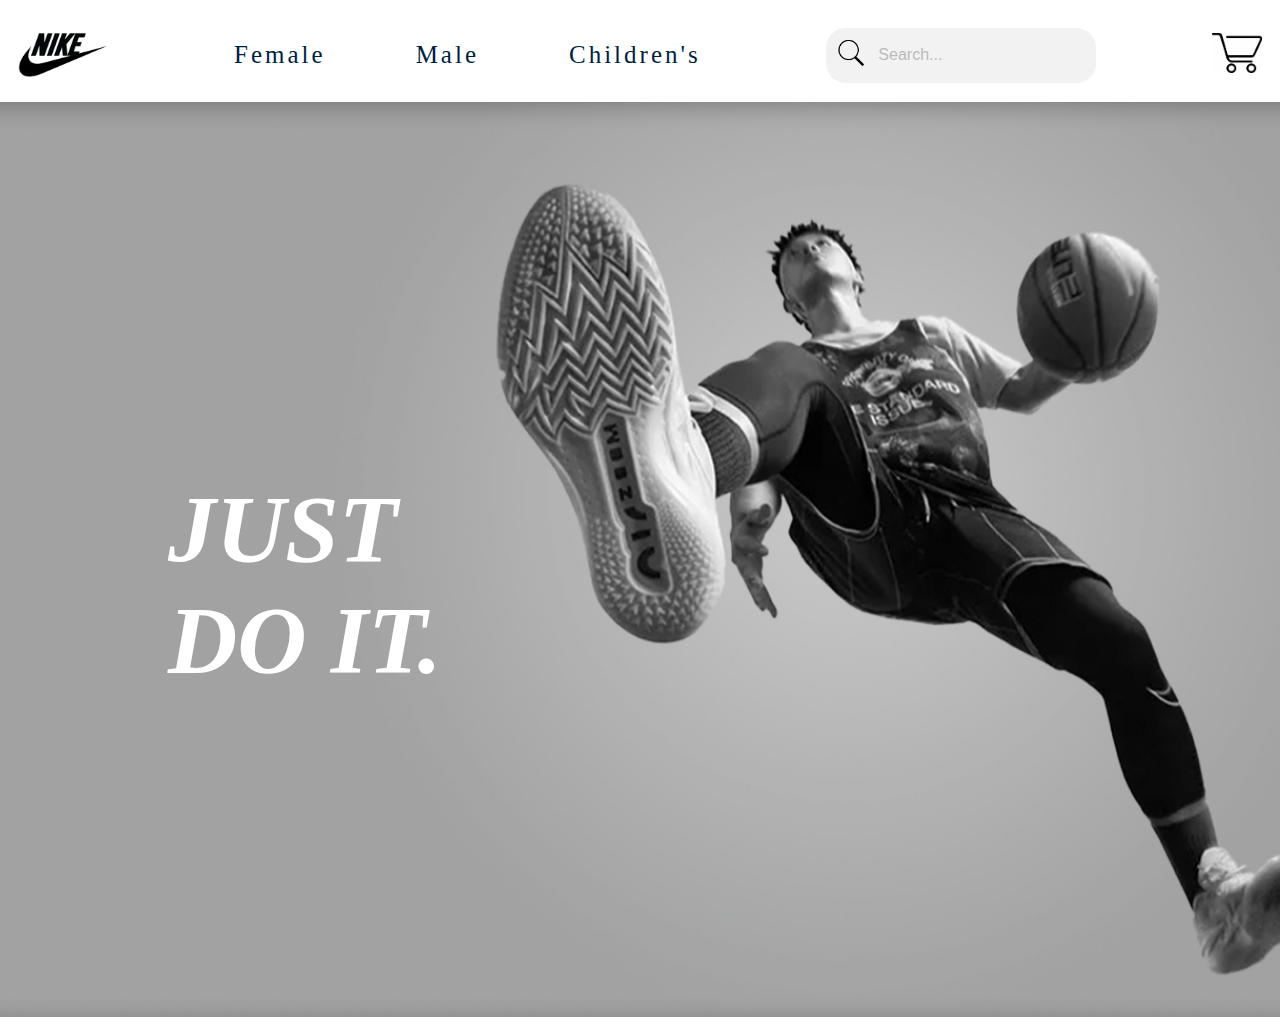
==== index.html @ dc4dd911 "4" ====
<!DOCTYPE html>
<html lang="en">
  <head>
    <meta charset="UTF-8">
    <meta name="viewport" content="width=device-width, initial-scale=1.0">
    <title> Мій сайт </title>
    <link rel="stylesheet" href="style.css">
  </head>
<body>
    <header>
      <div class="menu-header">
        <div class="logo-menu">
          <img src="images/nike.png">
        </div>

        <ul class="menu-elements">
          <li> <a href=""> Female </a>  </li>
          <li> <a href=""> Male </a>  </li>
          <li> <a href=""> Children's </a>  </li>
        </ul>

        <div class="search-box">
          <span class="search-icon"> <img src="images/search-ikon.png" width="30px" height="30px"> </span>
          <input type="text" placeholder="Search...">
        </div>

        <div class="shopping-cart-ikon">
          <a href=""> <img src="images/shopping-cart.jpg"> </a>
        </div>
      </div>
    </header>

    <main>
      <div class="big-foto">
        <img src="images/Just Do It.png" width="1515px" height="915px">
        <p>JUST <br> DO IT.</p>
      </div>
    </main>

    <footer>
        <!-- КОНТАКТНА ІНФОРМАЦІЯ -->
    </footer>
</body>
</html>
---- style.css ----
.menu-header {
    display: flex;
    justify-content: space-between;
    align-items: center;
    padding: 10px;
    background-color: white;
}

.logo-menu img {
    height: 70px;
    width: auto;
}

.menu-elements {
    list-style-type: none;
    margin: 0;
    padding: 0;
    display: flex;
    gap: 70px;

}

.menu-elements li {
    display: inline;
}

.menu-elements li a {
    text-decoration: none;
    color: #001F3F;
    font-family: 'Futura', Bold Condensed Oblique;
    font-weight: 300;
    letter-spacing: 3px;
    font-size: 25px;
    padding: 10px;
    transition: color 0.3s ease;

}

.menu-elements li a:hover {
    color: #007BFF;
}

.search-box {
    display: flex;
    align-items: center;
    background-color: #f2f2f2;
    border-radius: 20px;
    padding: 10px;
    width: 250px;
}

.search-icon {
    font-size: 18px;
    margin-right: 10px;
}

input[type="text"] {
    border: none;
    background-color: transparent;
    outline: none;
    width: 100%;
    font-size: 16px;
    color: #333;
}

input[type="text"]::placeholder {
    color: #bbb;
}

.shopping-cart-ikon a img{
    width: 50px;
    height: auto;
}

.big-foto {
    display: flex;
    justify-content: center;
    position: relative;
}

.big-foto p {
    position: absolute;
    color: white;
    left: 160px;
    top: 276px;
    font-family: 'Futura';
    font-style: italic;
    font-weight: 700;
    font-size: 96px;
}
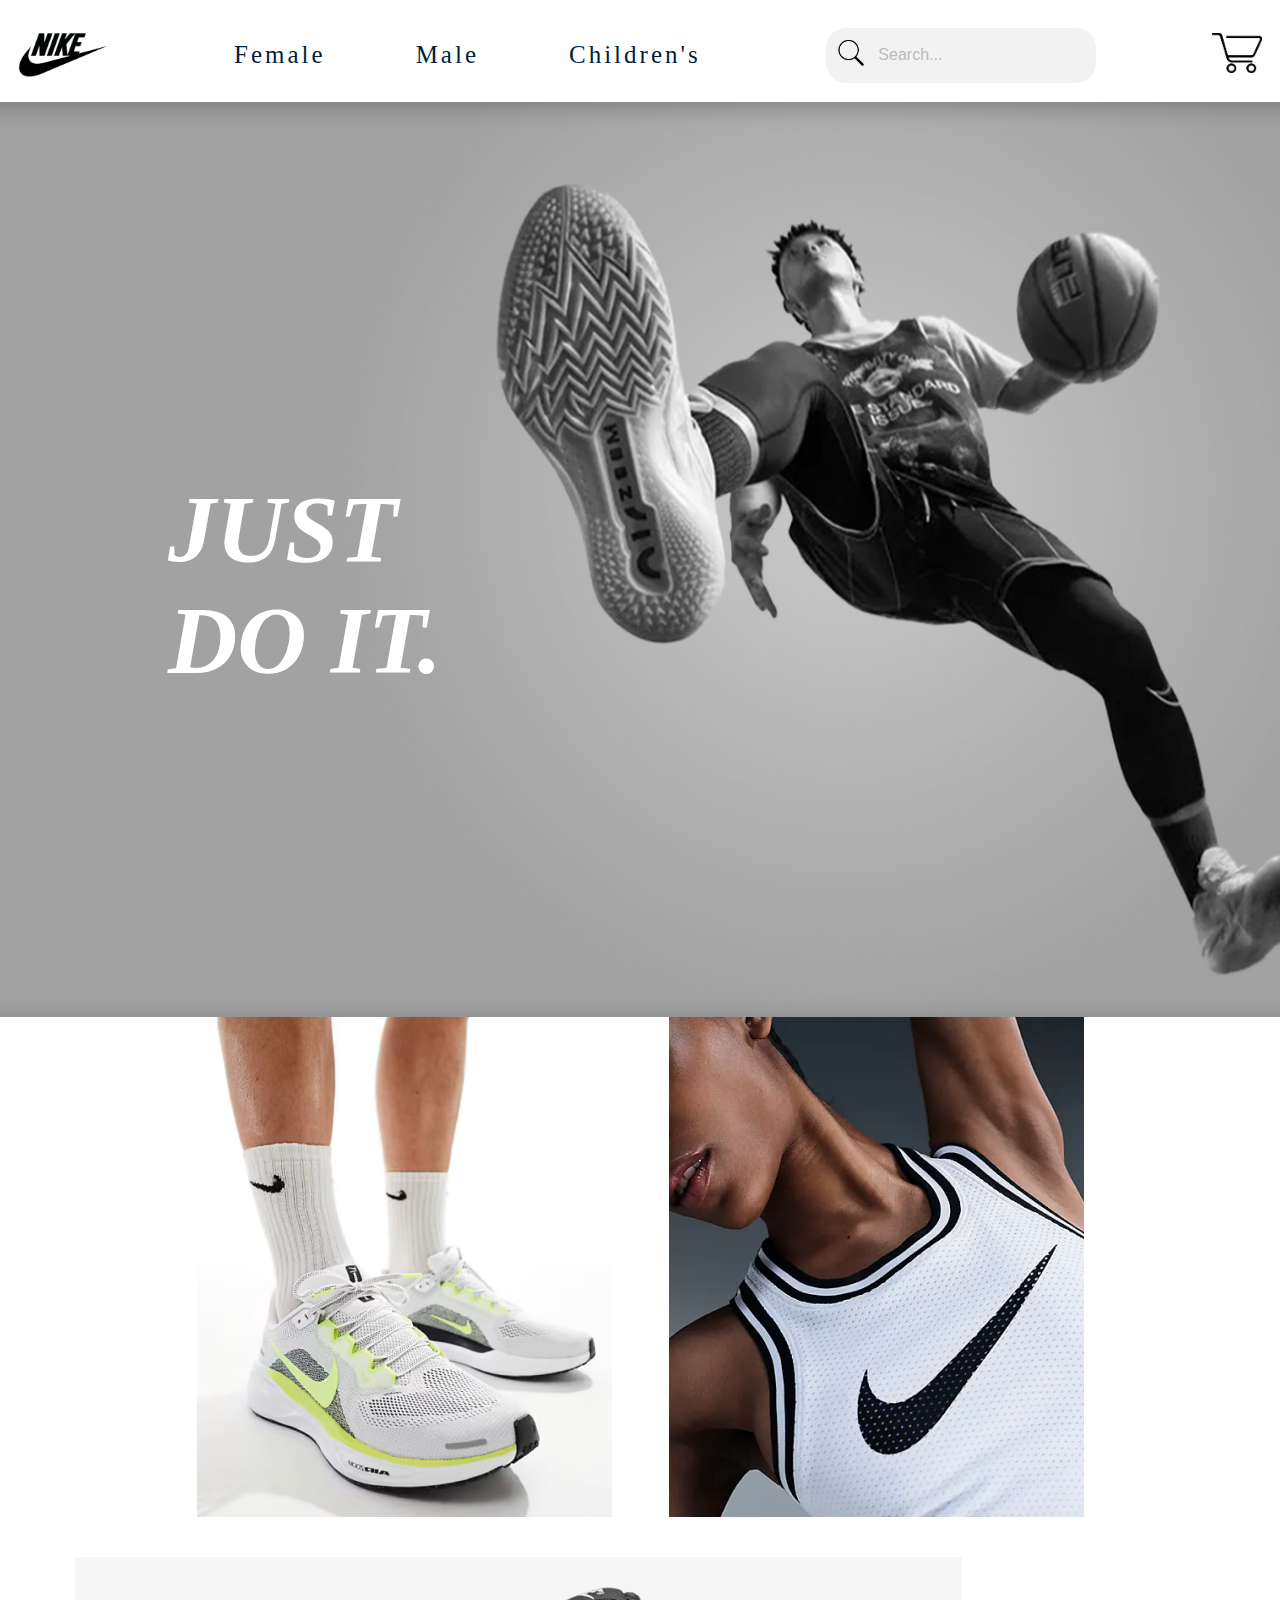
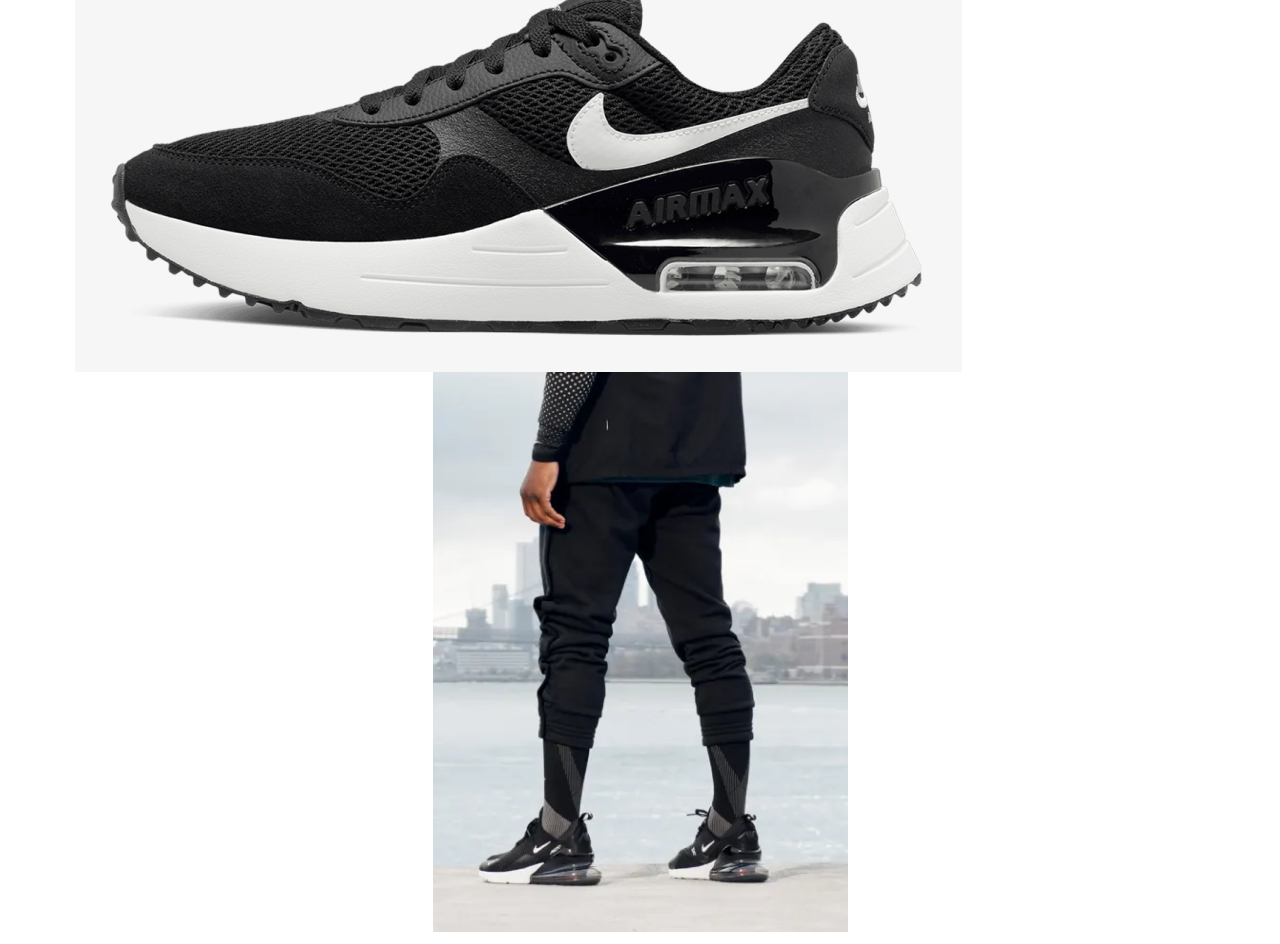
==== commit d60865af: "5" ====
--- a/index.html
+++ b/index.html
@@ -35,6 +35,13 @@
         <img src="images/Just Do It.png" width="1515px" height="915px">
         <p>JUST <br> DO IT.</p>
       </div>
+      
+      <div class="pictures">
+        <div class="running-shoes"> <img src="images/shoes.png"> </div>
+        <div class="women-clothing"> <img src="images/women.png"> </div>
+        <div class="nike-style"> <img src="images/nike-style.png"> </div>
+        <div class="air-max"> <img src="images/air_max.png"> </div>
+      </div>
     </main>
 
     <footer>
--- a/style.css
+++ b/style.css
@@ -89,3 +89,18 @@
     font-size: 96px;
 }
 
+.pictures {
+    position: relative;
+    display: flex;
+    flex-wrap: wrap;
+    justify-content: center;
+    gap: 57px;
+}
+
+.air-max {
+    position: absolute;
+    top: 540px;
+    left: 67px;
+    z-index: 1;
+
+}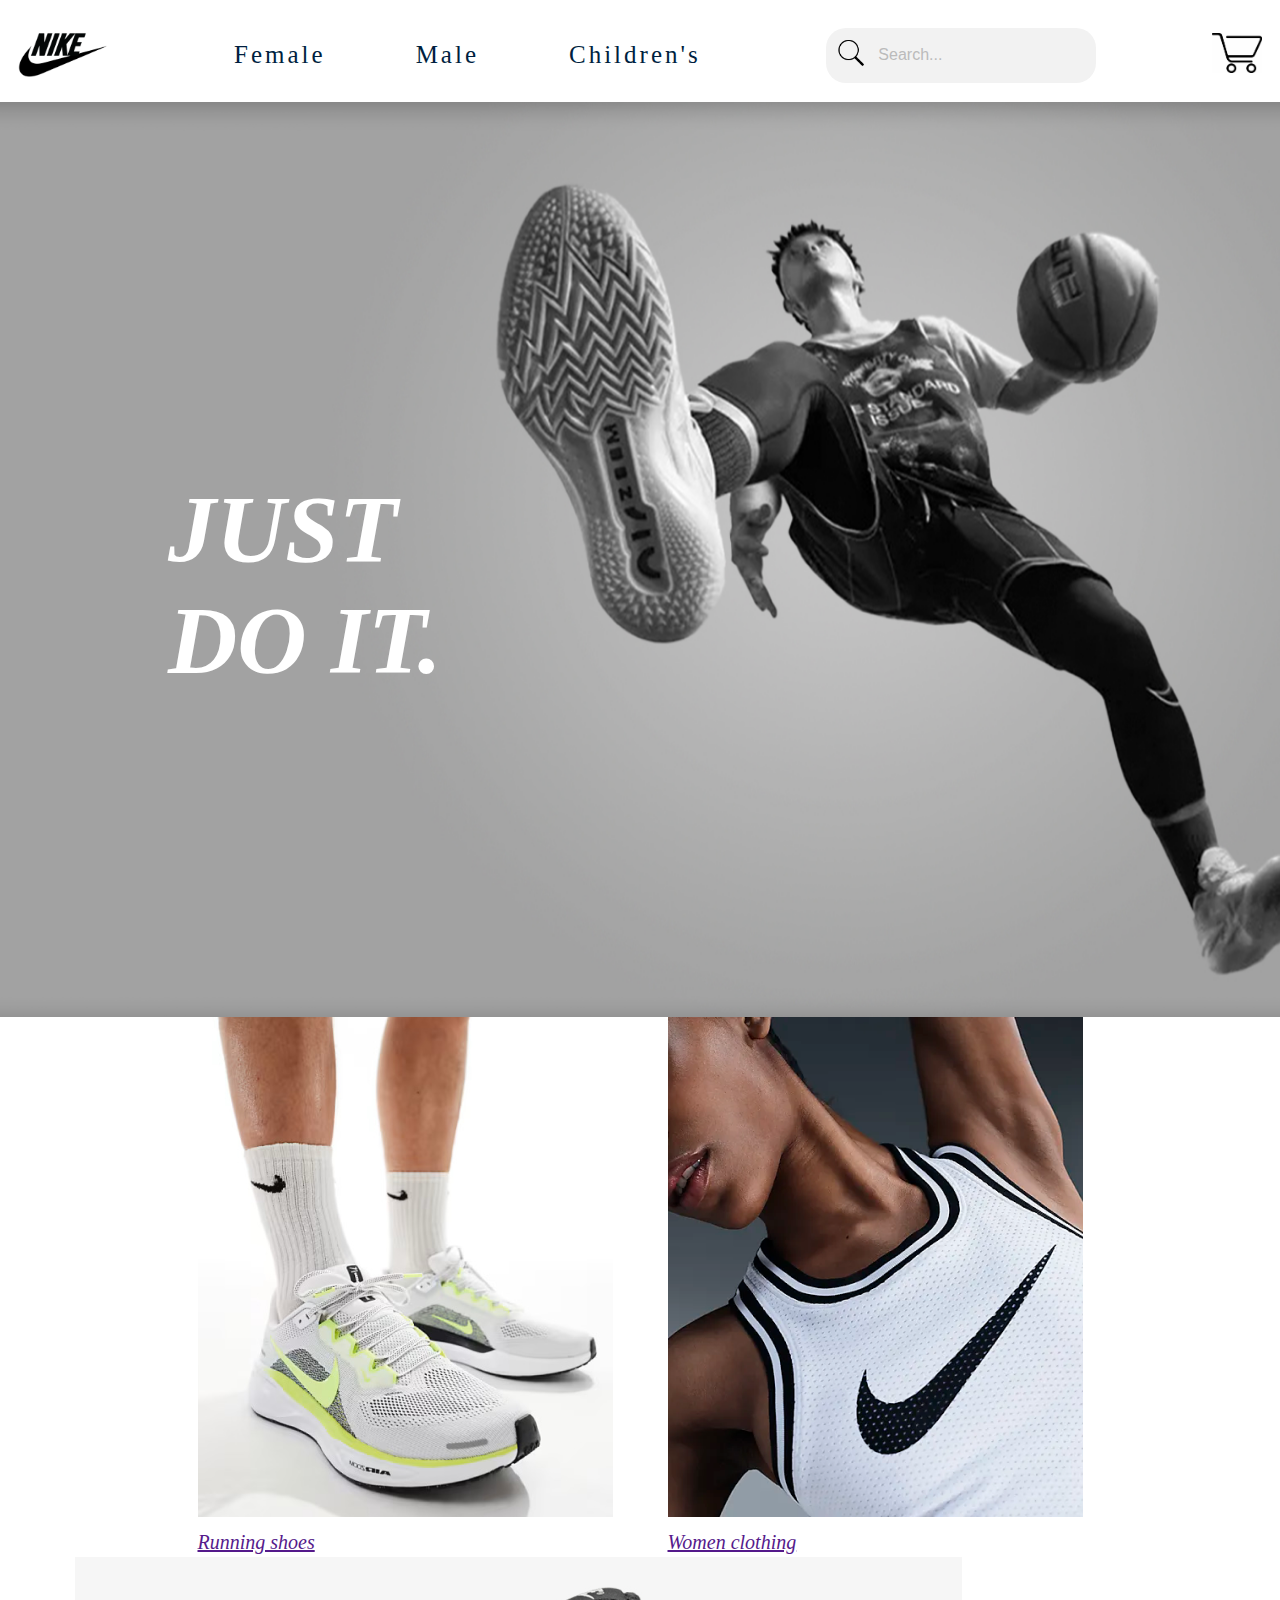
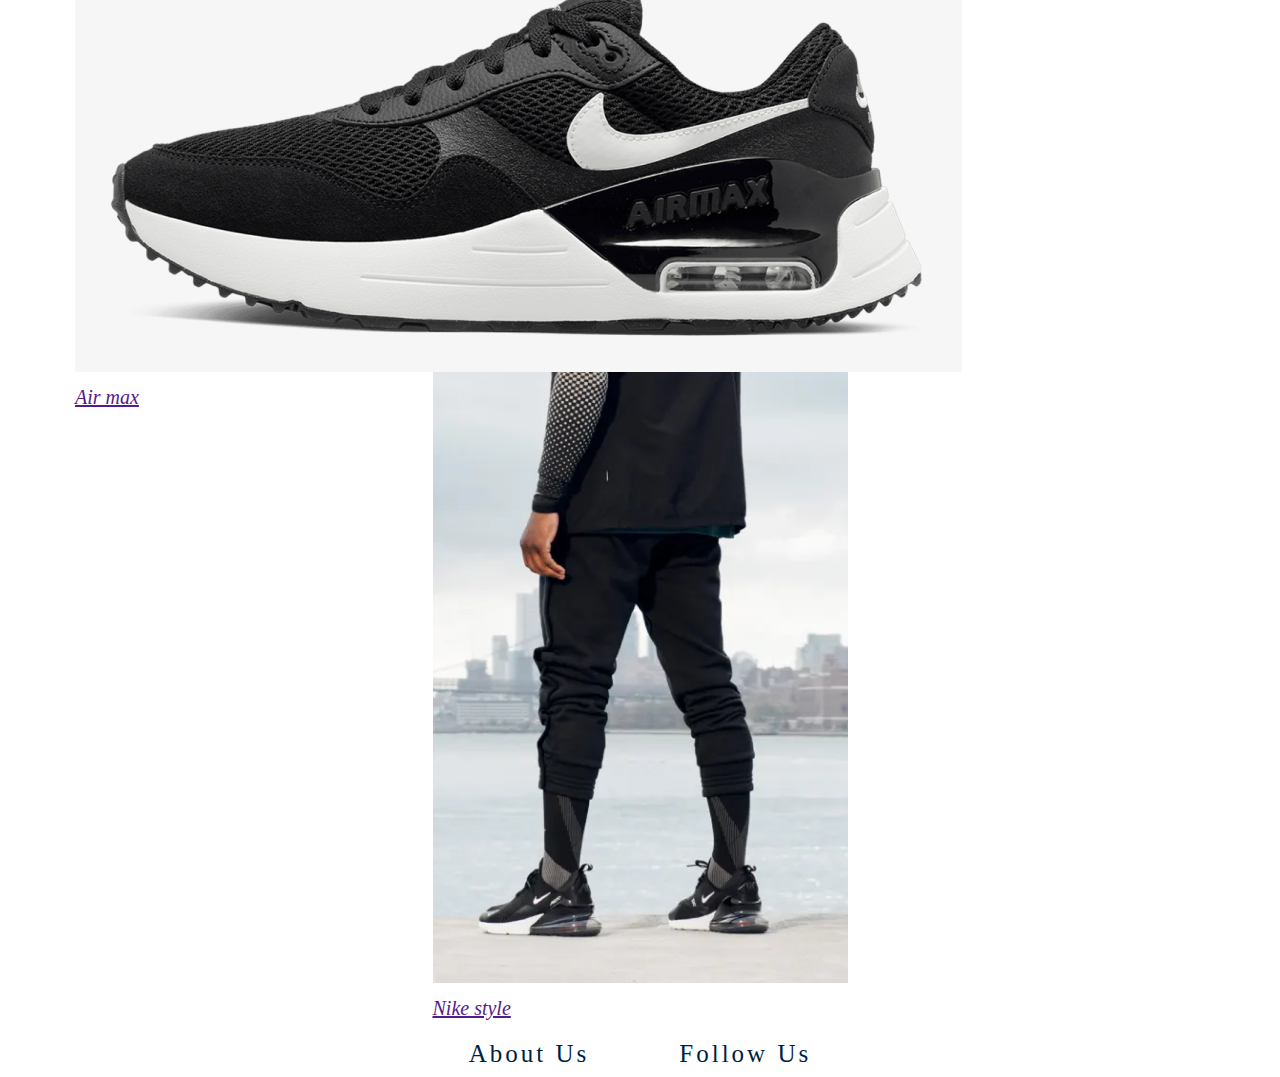
==== commit a543fcce: "6" ====
--- a/index.html
+++ b/index.html
@@ -37,14 +37,40 @@
       </div>
       
       <div class="pictures">
-        <div class="running-shoes"> <img src="images/shoes.png"> </div>
-        <div class="women-clothing"> <img src="images/women.png"> </div>
-        <div class="nike-style"> <img src="images/nike-style.png"> </div>
-        <div class="air-max"> <img src="images/air_max.png"> </div>
+        <div class="running-shoes">
+          <a href="">
+            <img src="images/shoes.png"> 
+            <p> Running shoes</p>
+          </a>
+        </div>
+        <div class="women-clothing"> 
+          <a href="">
+            <img src="images/women.png"> 
+            <p>Women clothing</p> 
+          </a>
+        </div>
+        <div class="nike-style"> 
+          <a href="">
+            <img src="images/nike-style.png"> 
+            <p>Nike style</p> 
+          </a>
+        </div>
+        <div class="air-max"> 
+          <a href="">
+            <img src="images/air_max.png"> 
+            <p>Air max</p>
+          </a>
+        </div>
       </div>
     </main>
 
     <footer>
+      <div class="footer-menu">
+        <ul class="footer-elements">
+          <li> <a href=""> About Us </a>  </li>
+          <li> <a href=""> Follow Us </a>  </li>
+        </ul>
+      </div>
         <!-- КОНТАКТНА ІНФОРМАЦІЯ -->
     </footer>
 </body>
--- a/style.css
+++ b/style.css
@@ -94,7 +94,26 @@
     display: flex;
     flex-wrap: wrap;
     justify-content: center;
-    gap: 57px;
+    gap: 55px;
+    transition: transform 0.3s ease;
+}
+
+.picture div{
+    text-align: center;
+}
+
+.picture a {
+    text-decoration: none;
+    display: block;
+    color: inherit;
+}
+
+.pictures p {
+    margin-top: 10px;
+    font-size: 20px;
+    text-decoration: none;
+    font-family: 'Futura';
+    font-style: italic;
 }
 
 .air-max {
@@ -103,4 +122,57 @@
     left: 67px;
     z-index: 1;
 
-}+}
+.footer {
+position: relative;
+align-items: center;
+align-content: center;
+display: flex;
+width: 100%;
+height: 85px;
+left: 0px;
+top: 1963px;;
+margin-top: 20px;
+background: #FFFFFF;
+
+}
+.footer-logo{
+width: 98px;
+height: 35px;
+left: 60px;
+margin-top: 20px;
+background: url(Logo_NIKE.svg);
+
+}
+.footer-elements {
+    display: flex;
+    justify-content: center;
+    align-items: center;
+    list-style-type: none;
+    margin: 0;
+    padding: 0;
+    display: flex;
+    gap: 70px;
+
+}
+
+.footer-elements li {
+    text-align: center;
+    display: inline;
+}
+
+.footer-elements li a {
+    text-decoration: none;
+    color: #001F3F;
+    font-family: 'Futura', Bold Condensed Oblique;
+    font-weight: 300;
+    letter-spacing: 3px;
+    font-size: 25px;
+    padding: 10px;
+    transition: color 0.3s ease;
+
+}
+
+.footer-elements li a:hover {
+    color: #007BFF;
+}
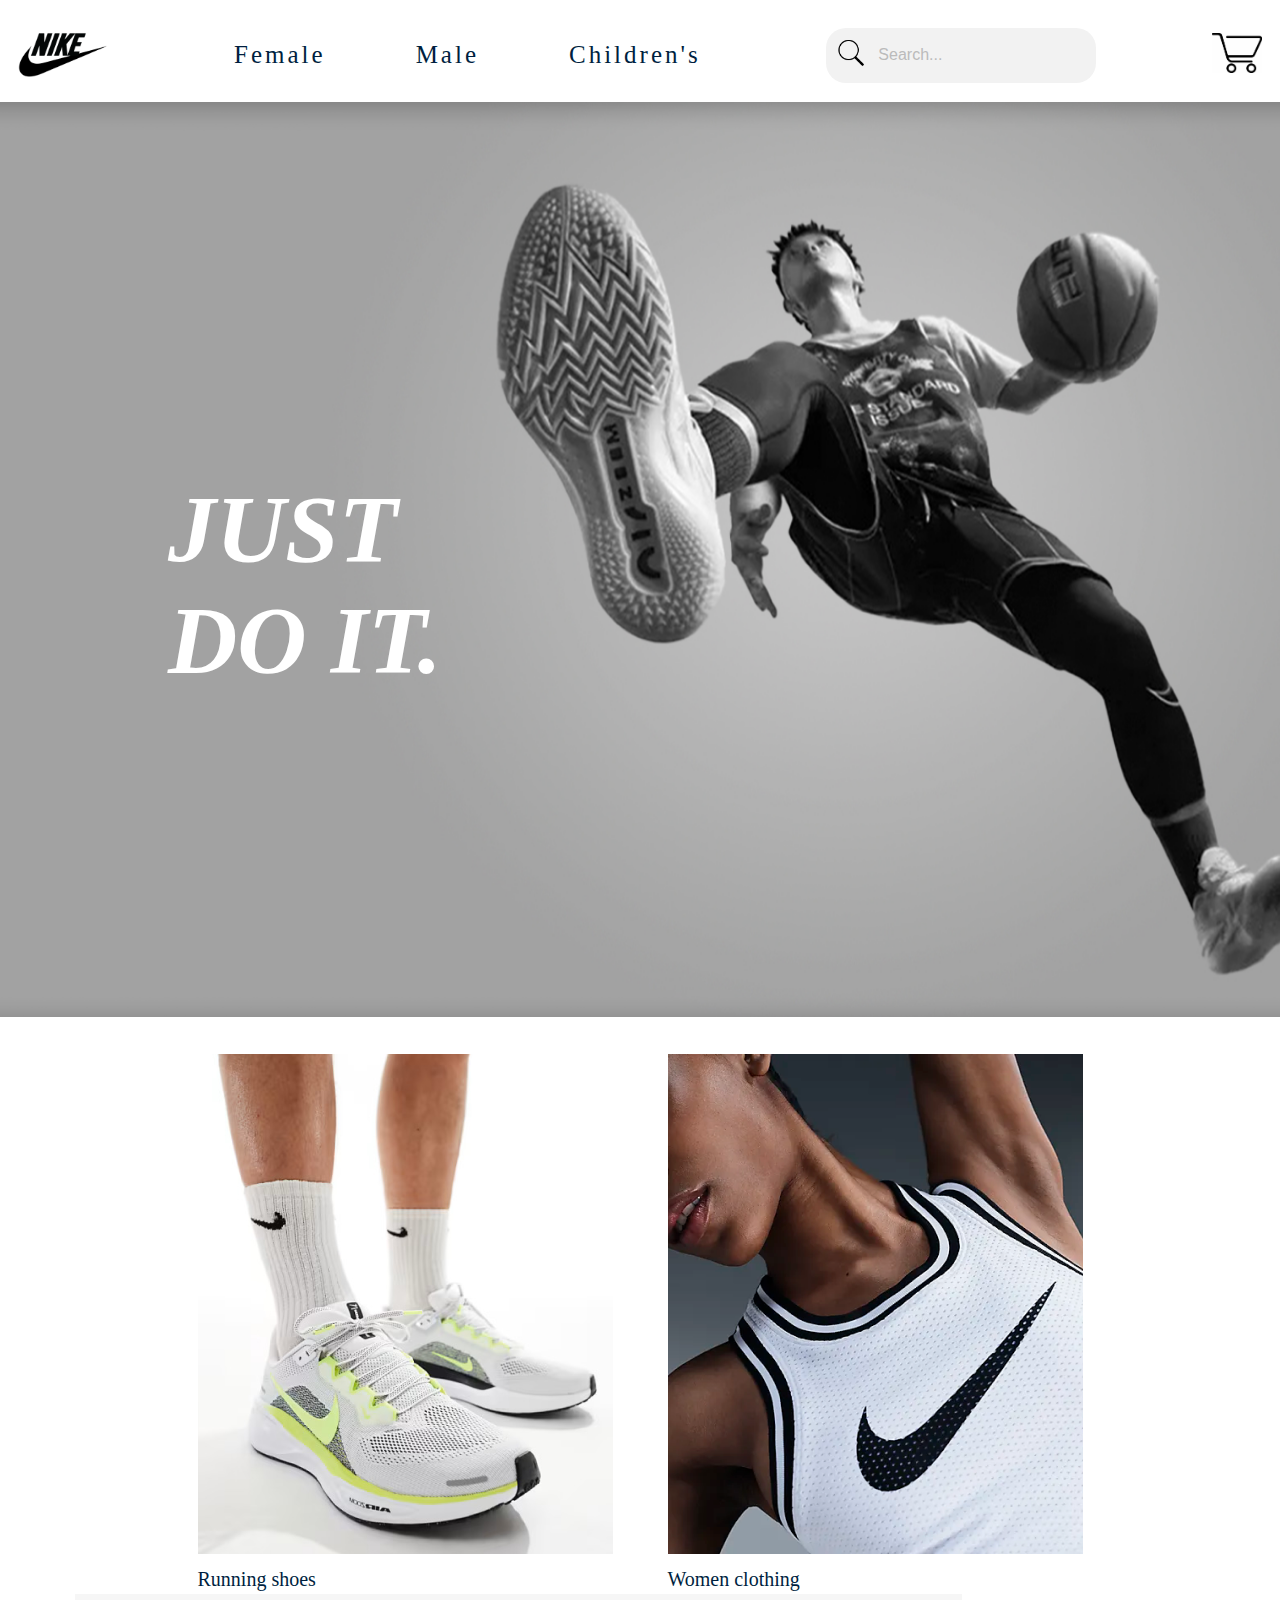
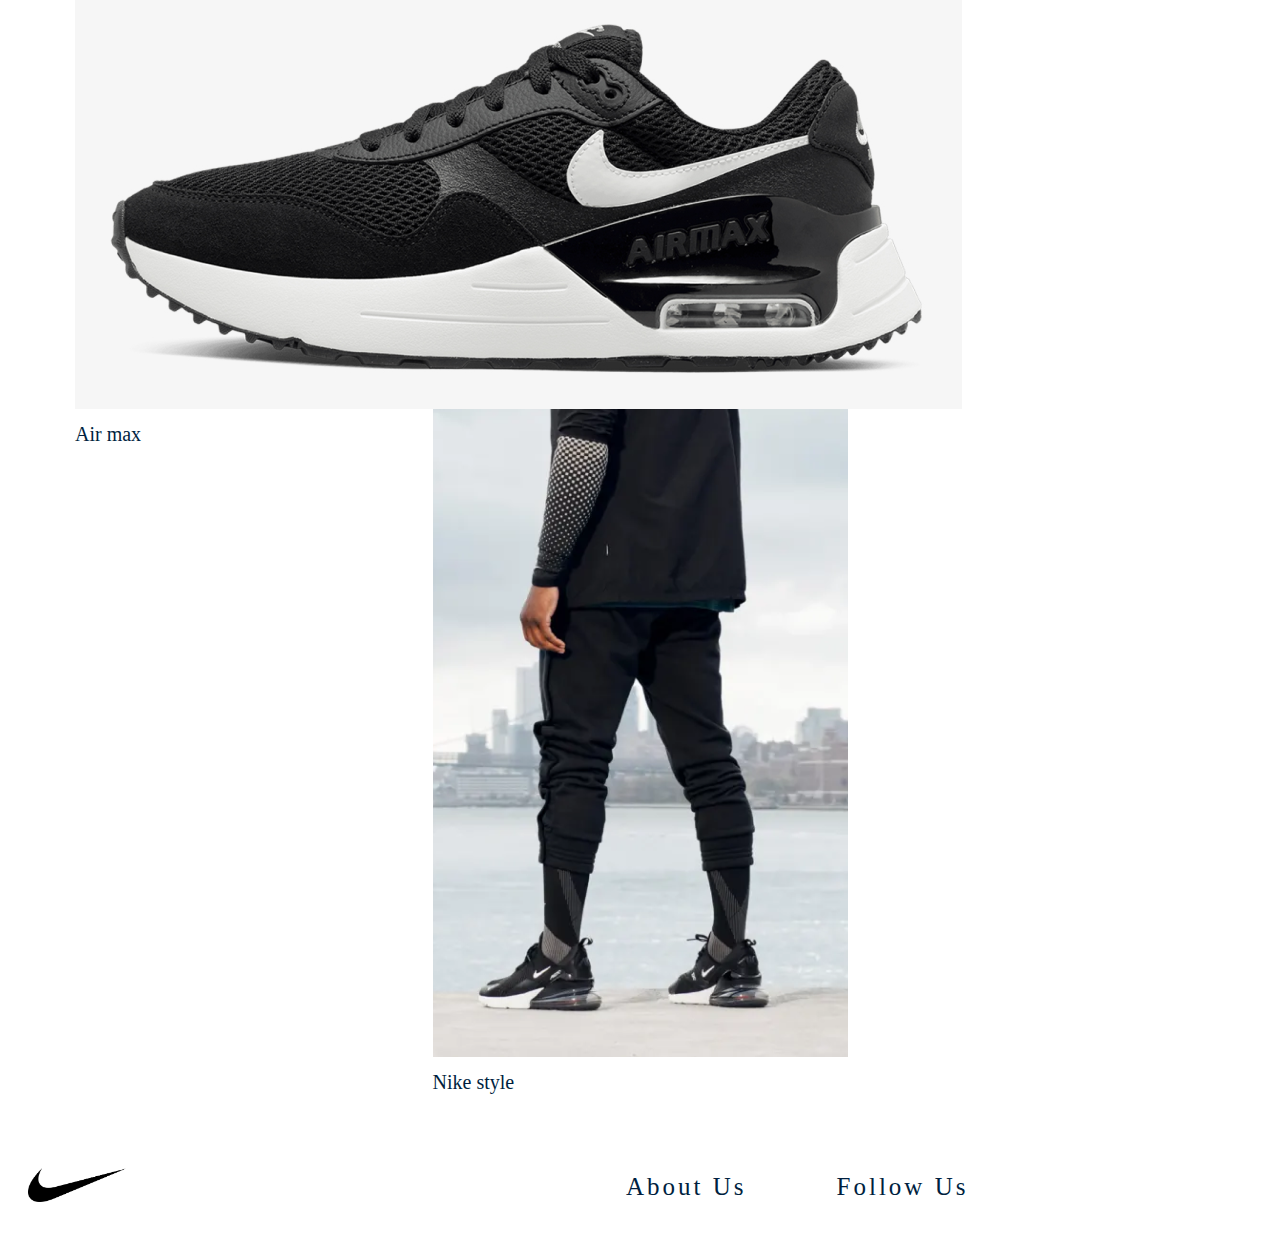
==== commit 0d246896: "8" ====
--- a/index.html
+++ b/index.html
@@ -66,6 +66,9 @@
 
     <footer>
       <div class="footer-menu">
+        <div class="footer-logo">
+          <img src="images/Nike footer.png" width = "98px" height = "auto">
+        </div>
         <ul class="footer-elements">
           <li> <a href=""> About Us </a>  </li>
           <li> <a href=""> Follow Us </a>  </li>
--- a/style.css
+++ b/style.css
@@ -87,6 +87,7 @@
     font-style: italic;
     font-weight: 700;
     font-size: 96px;
+    cursor: default;
 }
 
 .pictures {
@@ -98,23 +99,31 @@
     transition: transform 0.3s ease;
 }
 
-.picture div{
+.pictures div{
     text-align: center;
+    padding-top: 37px;
 }
 
-.picture a {
+.pictures a {
     text-decoration: none;
     display: block;
-    color: inherit;
+    color: #001F3F;
 }
 
 .pictures p {
     margin-top: 10px;
     font-size: 20px;
     text-decoration: none;
-    font-family: 'Futura';
-    font-style: italic;
+    font-family: 'Futura', Bold Condensed Oblique;
+    transition: color 0.3s ease;
+    display: flex;
+    justify-content: flex-start;
 }
+
+.pictures a:hover {
+    color: #007BFF;
+}
+
 
 .air-max {
     position: absolute;
@@ -123,25 +132,18 @@
     z-index: 1;
 
 }
-.footer {
+
+.footer-menu {
 position: relative;
 align-items: center;
 align-content: center;
 display: flex;
-width: 100%;
-height: 85px;
-left: 0px;
-top: 1963px;;
 margin-top: 20px;
 background: #FFFFFF;
 
 }
 .footer-logo{
-width: 98px;
-height: 35px;
-left: 60px;
-margin-top: 20px;
-background: url(Logo_NIKE.svg);
+    margin-left: 20px;
 
 }
 .footer-elements {
@@ -149,16 +151,16 @@
     justify-content: center;
     align-items: center;
     list-style-type: none;
-    margin: 0;
-    padding: 0;
-    display: flex;
     gap: 70px;
+    margin-left: 450px;
 
 }
 
 .footer-elements li {
     text-align: center;
     display: inline;
+    padding-top: 23px;
+    padding-bottom: 23px;
 }
 
 .footer-elements li a {
@@ -170,7 +172,6 @@
     font-size: 25px;
     padding: 10px;
     transition: color 0.3s ease;
-
 }
 
 .footer-elements li a:hover {
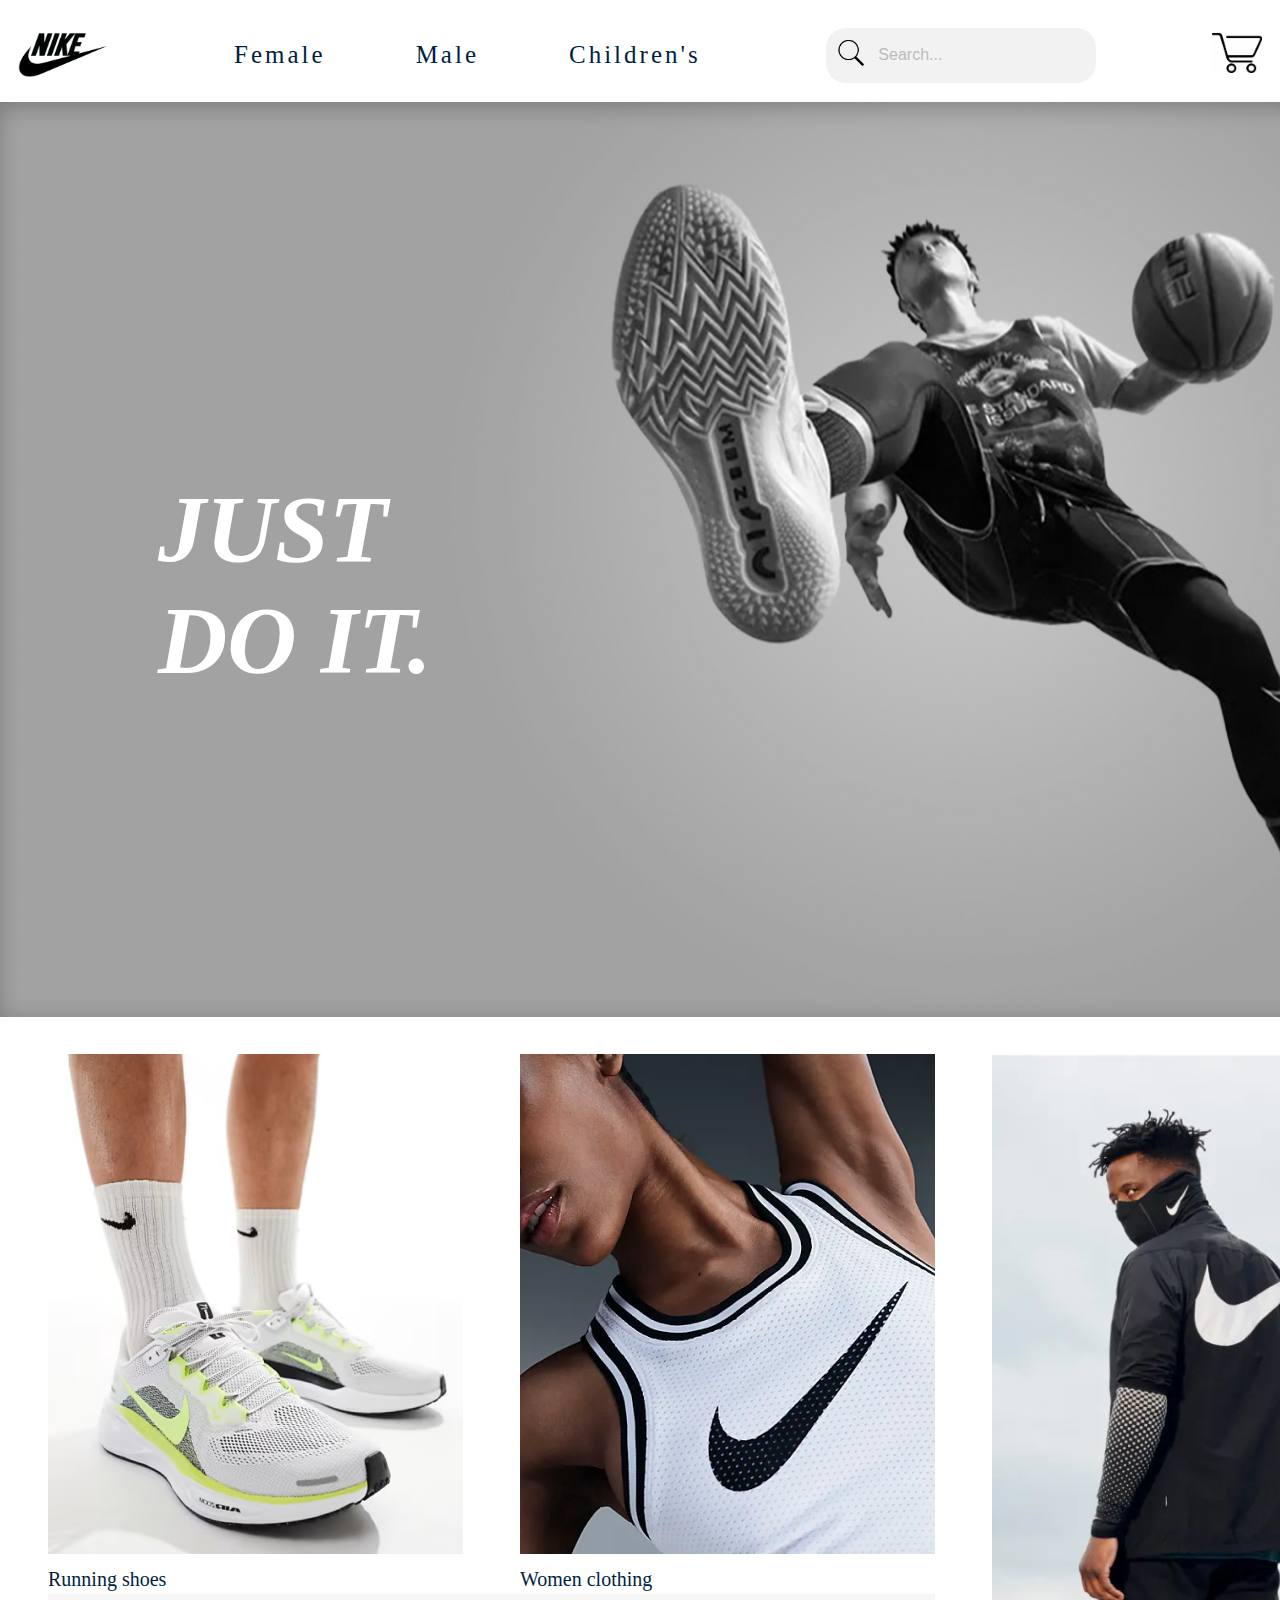
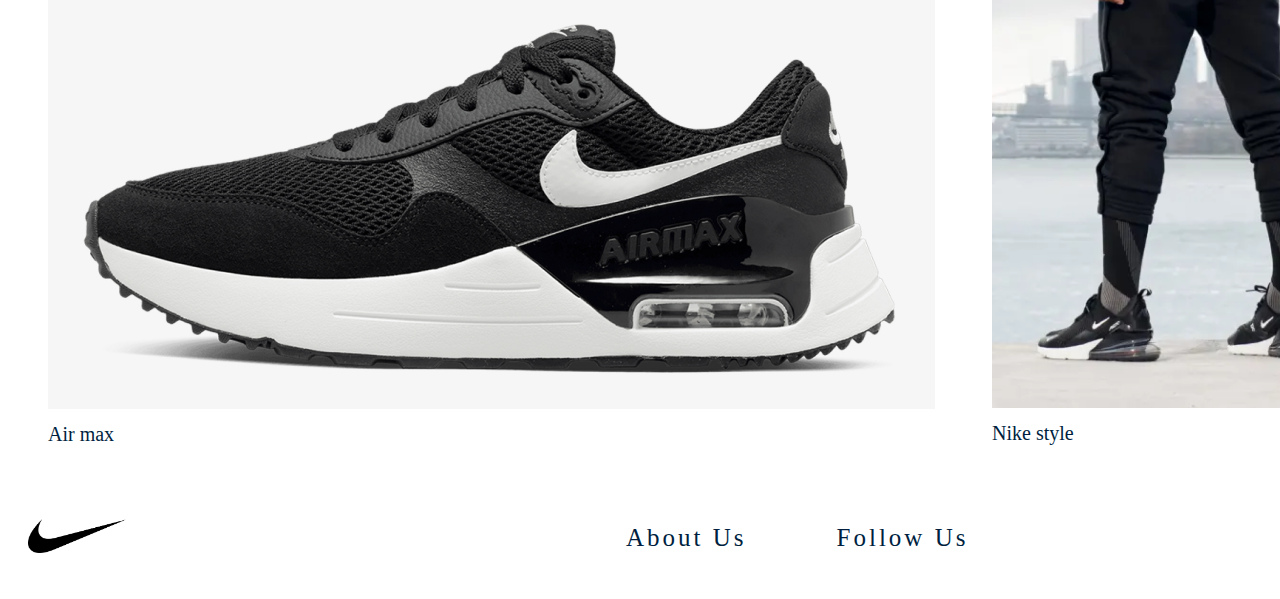
==== commit 25072050: "10" ====
--- a/index.html
+++ b/index.html
@@ -15,7 +15,7 @@
 
         <ul class="menu-elements">
           <li> <a href=""> Female </a>  </li>
-          <li> <a href=""> Male </a>  </li>
+          <li> <a href="men.html"> Male </a>  </li>
           <li> <a href=""> Children's </a>  </li>
         </ul>
 
--- a/style.css
+++ b/style.css
@@ -72,10 +72,16 @@
     height: auto;
 }
 
+
+main {
+    display: inline-block;
+}
+
 .big-foto {
     display: flex;
     justify-content: center;
     position: relative;
+    margin-left: -10px;
 }
 
 .big-foto p {
@@ -94,8 +100,8 @@
     position: relative;
     display: flex;
     flex-wrap: wrap;
-    justify-content: center;
-    gap: 55px;
+    padding-left: 40px;
+    gap: 57px;
     transition: transform 0.3s ease;
 }
 
@@ -128,18 +134,18 @@
 .air-max {
     position: absolute;
     top: 540px;
-    left: 67px;
+    left: 40px;
     z-index: 1;
 
 }
 
 .footer-menu {
-position: relative;
-align-items: center;
-align-content: center;
-display: flex;
-margin-top: 20px;
-background: #FFFFFF;
+    position: relative;
+    align-items: center;
+    align-content: center;
+    display: flex;
+    margin-top: 20px;
+    background: #FFFFFF;
 
 }
 .footer-logo{
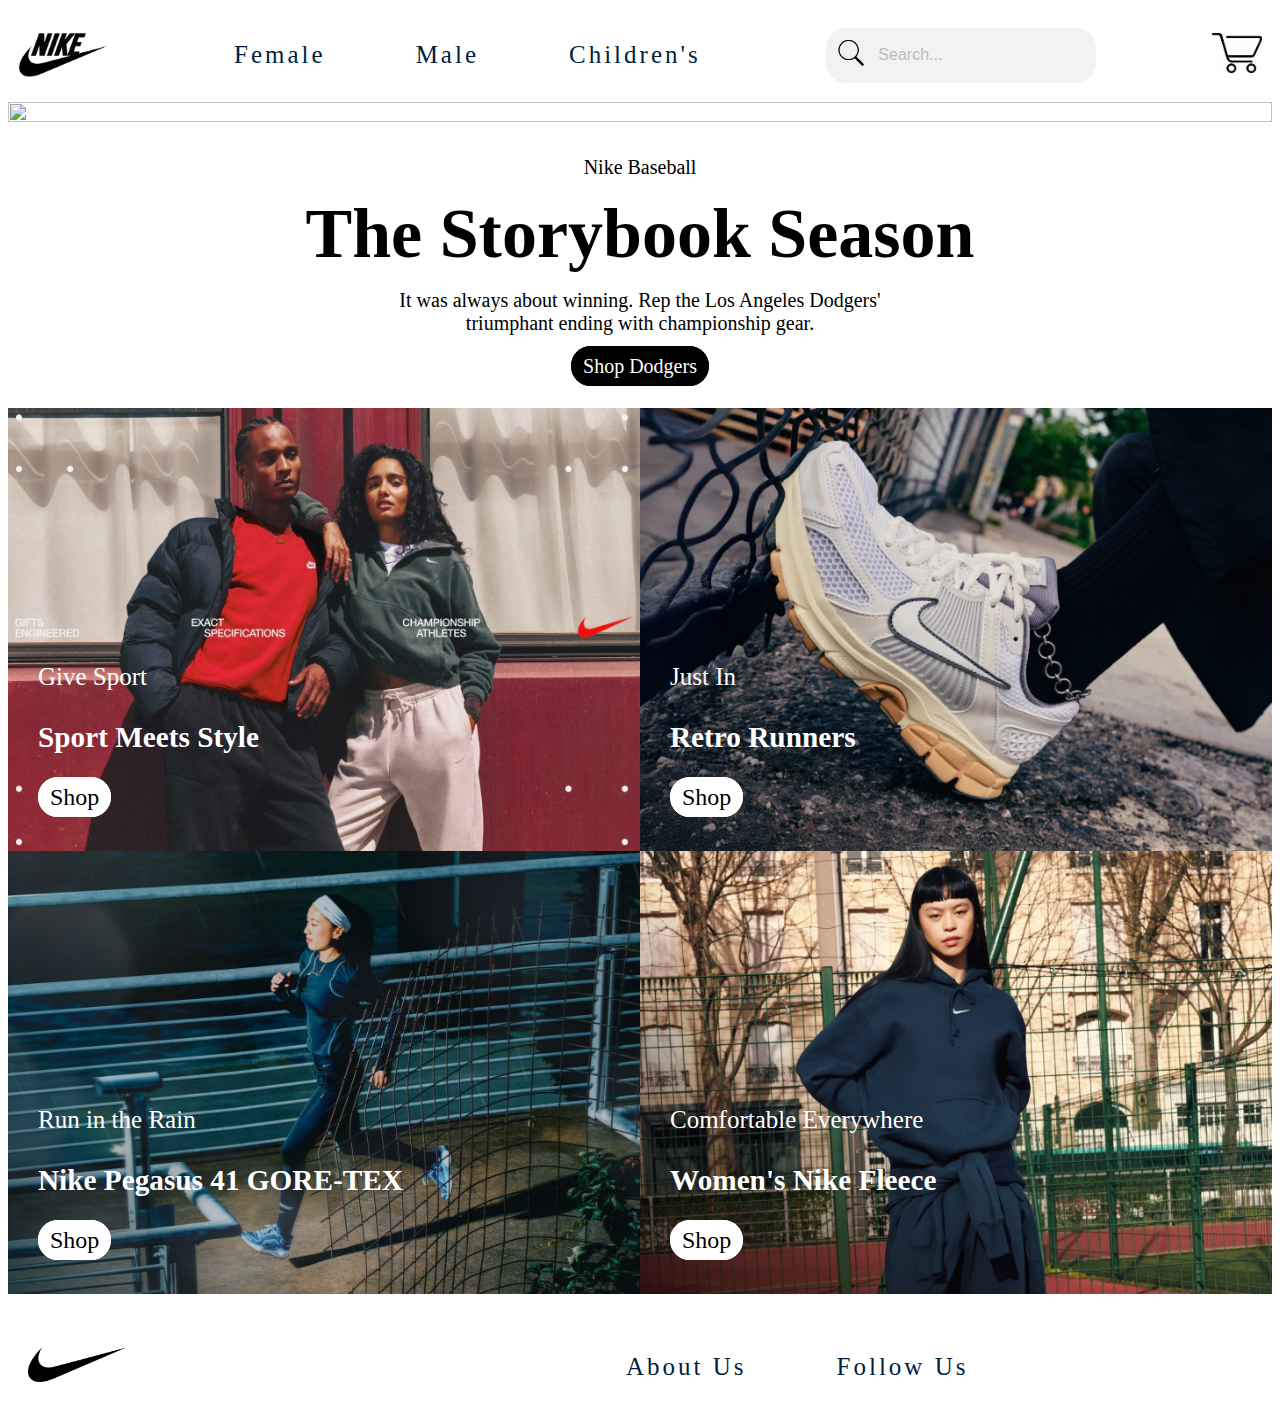
==== commit e1cac8ba: "17" ====
--- a/index.html
+++ b/index.html
@@ -7,64 +7,111 @@
     <link rel="stylesheet" href="style.css">
   </head>
 <body>
-    <header>
-      <div class="menu-header">
-        <div class="logo-menu">
-          <img src="images/nike.png">
+  <header>
+    <div class="menu-header">
+      <div class="logo-menu">
+          <a href="index.html">
+            <img src="images/nike.png">
+          </a>
+      </div>
+
+      <ul class="menu-elements">
+        <li> <a href="women.html"> Female </a>  </li>
+        <li> <a href="men.html"> Male </a>  </li>
+        <li> <a href=""> Children's </a>  </li>
+      </ul>
+
+      <div class="search-box">
+        <span class="search-icon"> <img src="images/search-ikon.png" width="30px" height="30px"> </span>
+        <input type="text" placeholder="Search...">
+      </div>
+
+      <div class="shopping-cart-ikon">
+        <a href=""> <img src="images/shopping-cart.jpg"> </a>
+      </div>
+    </div>
+  </header>
+
+  <main>
+      <div>
+          <img src="images/main_pic.png" style="height: 100%; width: 100%;">
+      </div>
+
+      <div class="main-text">
+          <p>Nike Baseball</p>
+          <h3>The Storybook Season</h3>
+          <div class="text-in-main">
+              <p>
+                  It was always about winning. Rep the Los Angeles Dodgers' 
+                  <br>
+                  triumphant ending with championship gear.
+              </p>
+          </div>
+          <div class="button">
+              <a href="">Shop Dodgers</a>
+          </div>
+      </div>
+
+      <div>
+          <div class="pics">
+            <div class="first-row">
+              <div class="pic1">
+                <img src="images/1_main.png" style="height: 100%; width: 100%;">
+                <div class="text-on-pic1">
+                  <p>
+                    Give Sport
+                  </p>
+                  <h3>
+                    Sport Meets Style
+                  </h3>
+                  <a href="">Shop</a>
+                </div>
+              </div>
+              <div class="pic2">
+                <img src="images/2_main.png" style="height: 100%; width: 100%;">
+                <div class="text-on-pic2">
+                  <p>
+                    Just In
+                  </p>
+                  <h3>
+                    Retro Runners 
+                  </h3>
+                  <a href="">Shop</a>
+                </div>
+              </div>
+            </div>
+  
+            <div class="second-row">
+              <div class="pic3">
+                <img src="images/3_main.png" style="height: 100%; width: 100%;">
+                <div class="text-on-pic3">
+                  <p>
+                    Run in the Rain
+                  </p>
+                  <h3>
+                    Nike Pegasus 41 GORE-TEX
+                  </h3>
+                  <a href="">Shop</a>
+                </div>
+              </div>
+              <div class="pic4">
+                <img src="images/4_main.png" style="height: 100%; width: 100%;">
+                <div class="text-on-pic4">
+                  <p>
+                    Comfortable Everywhere
+                  </p>
+                  <h3>
+                    Women's Nike Fleece
+                  </h3>
+                  <a href="">Shop</a>
+                </div>
+              </div>
+            </div>
+          </div>
         </div>
+  </main>
 
-        <ul class="menu-elements">
-          <li> <a href=""> Female </a>  </li>
-          <li> <a href="men.html"> Male </a>  </li>
-          <li> <a href=""> Children's </a>  </li>
-        </ul>
-
-        <div class="search-box">
-          <span class="search-icon"> <img src="images/search-ikon.png" width="30px" height="30px"> </span>
-          <input type="text" placeholder="Search...">
-        </div>
-
-        <div class="shopping-cart-ikon">
-          <a href=""> <img src="images/shopping-cart.jpg"> </a>
-        </div>
-      </div>
-    </header>
-
-    <main>
-      <div class="big-foto">
-        <img src="images/Just Do It.png" width="1515px" height="915px">
-        <p>JUST <br> DO IT.</p>
-      </div>
-      
-      <div class="pictures">
-        <div class="running-shoes">
-          <a href="">
-            <img src="images/shoes.png"> 
-            <p> Running shoes</p>
-          </a>
-        </div>
-        <div class="women-clothing"> 
-          <a href="">
-            <img src="images/women.png"> 
-            <p>Women clothing</p> 
-          </a>
-        </div>
-        <div class="nike-style"> 
-          <a href="">
-            <img src="images/nike-style.png"> 
-            <p>Nike style</p> 
-          </a>
-        </div>
-        <div class="air-max"> 
-          <a href="">
-            <img src="images/air_max.png"> 
-            <p>Air max</p>
-          </a>
-        </div>
-      </div>
-    </main>
-
-    <footer>
+  <footer>
       <div class="footer-menu">
         <div class="footer-logo">
           <img src="images/Nike footer.png" width = "98px" height = "auto">
@@ -74,7 +121,6 @@
           <li> <a href=""> Follow Us </a>  </li>
         </ul>
       </div>
-        <!-- КОНТАКТНА ІНФОРМАЦІЯ -->
     </footer>
 </body>
 </html>--- a/style.css
+++ b/style.css
@@ -1,3 +1,11 @@
+header {
+    position: sticky;
+    top: 0;
+    width: 100%;
+    z-index: 1000;
+    background-color: white; 
+}
+
 .menu-header {
     display: flex;
     justify-content: space-between;
@@ -72,72 +80,89 @@
     height: auto;
 }
 
-
-main {
-    display: inline-block;
-}
-
-.big-foto {
+.main-text {
+    text-align: center;
+    font-family: 'Futura', Bold Condensed Oblique;
+    font-size: 20px;
+    margin: 30px;
+}
+
+.main-text h3 {
+    font-size: 70px;
+    line-height: 1;
+    margin: 0;
+}
+
+
+.button a {
+    text-decoration: none;
+    font-family: 'Futura', Bold Condensed Oblique;
+    font-size: 20px;
+    color: white;
+    border: 2px solid black;
+    border-radius: 20px;
+    background-color: black;
+    padding: 7px 10px;
+}
+
+.button a:hover {
+    background-color: gray;
+    border: 2px solid gray;
+}
+
+.pics {
+    display: flex;
+    flex-direction: column;
+    align-items: center;
+    width: 100%;
+}
+  
+.first-row,
+.second-row {
     display: flex;
     justify-content: center;
+    width: 100%;
+}
+  
+.pic1, .pic2, .pic3, .pic4 {
+    flex: 1;
+    max-width: 100%;
+    height: auto;
     position: relative;
-    margin-left: -10px;
-}
-
-.big-foto p {
+}
+  
+.text-on-pic1, .text-on-pic2, .text-on-pic3, .text-on-pic4 {
     position: absolute;
+    font-family: 'Futura', Bold Condensed Oblique;
+    font-weight: 500;
+    font-size: 25px;
+    bottom: 40px; 
+    left: 30px;
     color: white;
-    left: 160px;
-    top: 276px;
-    font-family: 'Futura';
-    font-style: italic;
-    font-weight: 700;
-    font-size: 96px;
-    cursor: default;
-}
-
-.pictures {
-    position: relative;
-    display: flex;
-    flex-wrap: wrap;
-    padding-left: 40px;
-    gap: 57px;
-    transition: transform 0.3s ease;
-}
-
-.pictures div{
-    text-align: center;
-    padding-top: 37px;
-}
-
-.pictures a {
-    text-decoration: none;
-    display: block;
-    color: #001F3F;
-}
-
-.pictures p {
-    margin-top: 10px;
-    font-size: 20px;
-    text-decoration: none;
-    font-family: 'Futura', Bold Condensed Oblique;
-    transition: color 0.3s ease;
-    display: flex;
-    justify-content: flex-start;
-}
-
-.pictures a:hover {
-    color: #007BFF;
-}
-
-
-.air-max {
-    position: absolute;
-    top: 540px;
-    left: 40px;
-    z-index: 1;
-
-}
+}
+
+.text-on-pic1 a, .text-on-pic2 a, .text-on-pic3 a, .text-on-pic4 a {
+    color: black; 
+    border: 2px solid white; 
+    border-radius: 30px; 
+    padding: 5px 10px; 
+    text-decoration: none; 
+    background-color: rgb(255, 255, 255); 
+    font-size: 24px;
+    line-height: 24px;
+    font-family: 'Futura', Bold Condensed Oblique;
+}
+
+.text-on-pic1 a:hover, .text-on-pic2 a:hover, .text-on-pic3 a:hover, .text-on-pic4 a:hover {
+    background-color:  rgb(193, 193, 193);
+    border: 2px solid rgb(193, 193, 193);
+}
+
+
+
+
+
+
 
 .footer-menu {
     position: relative;
